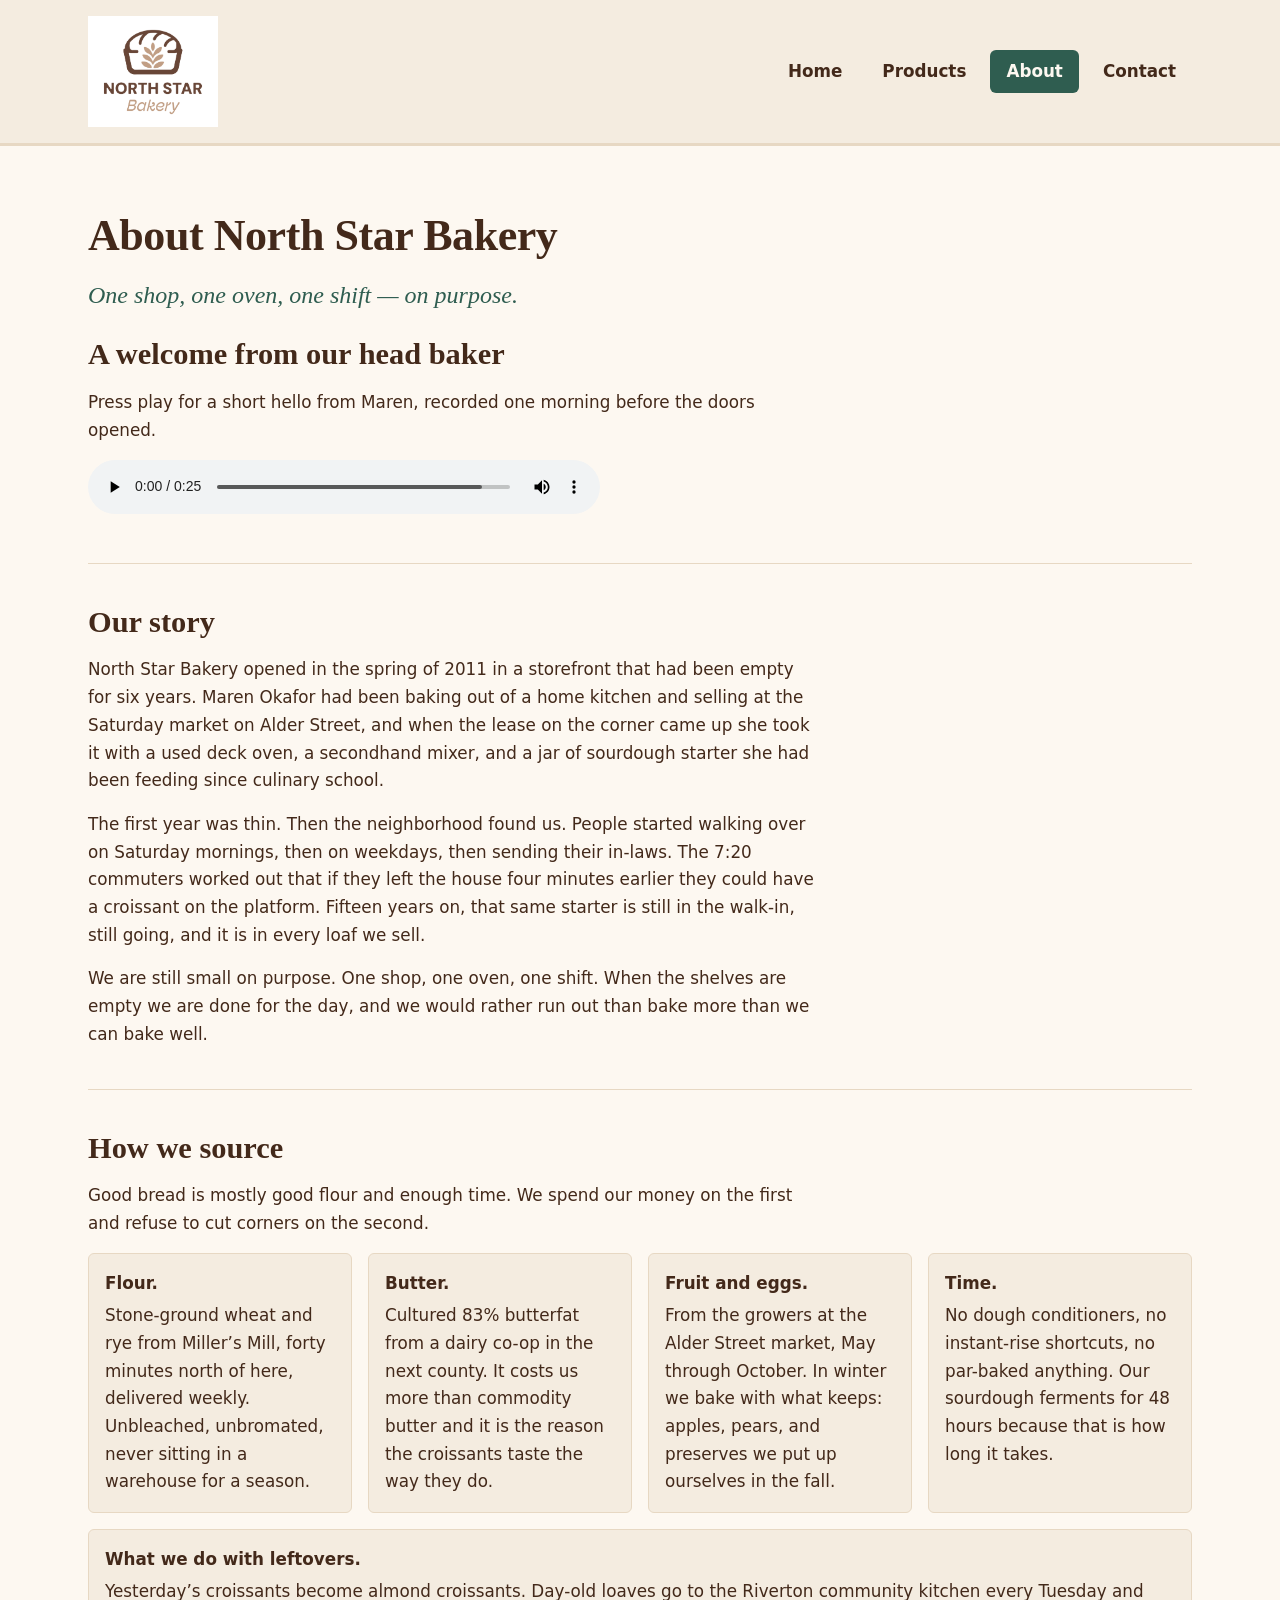
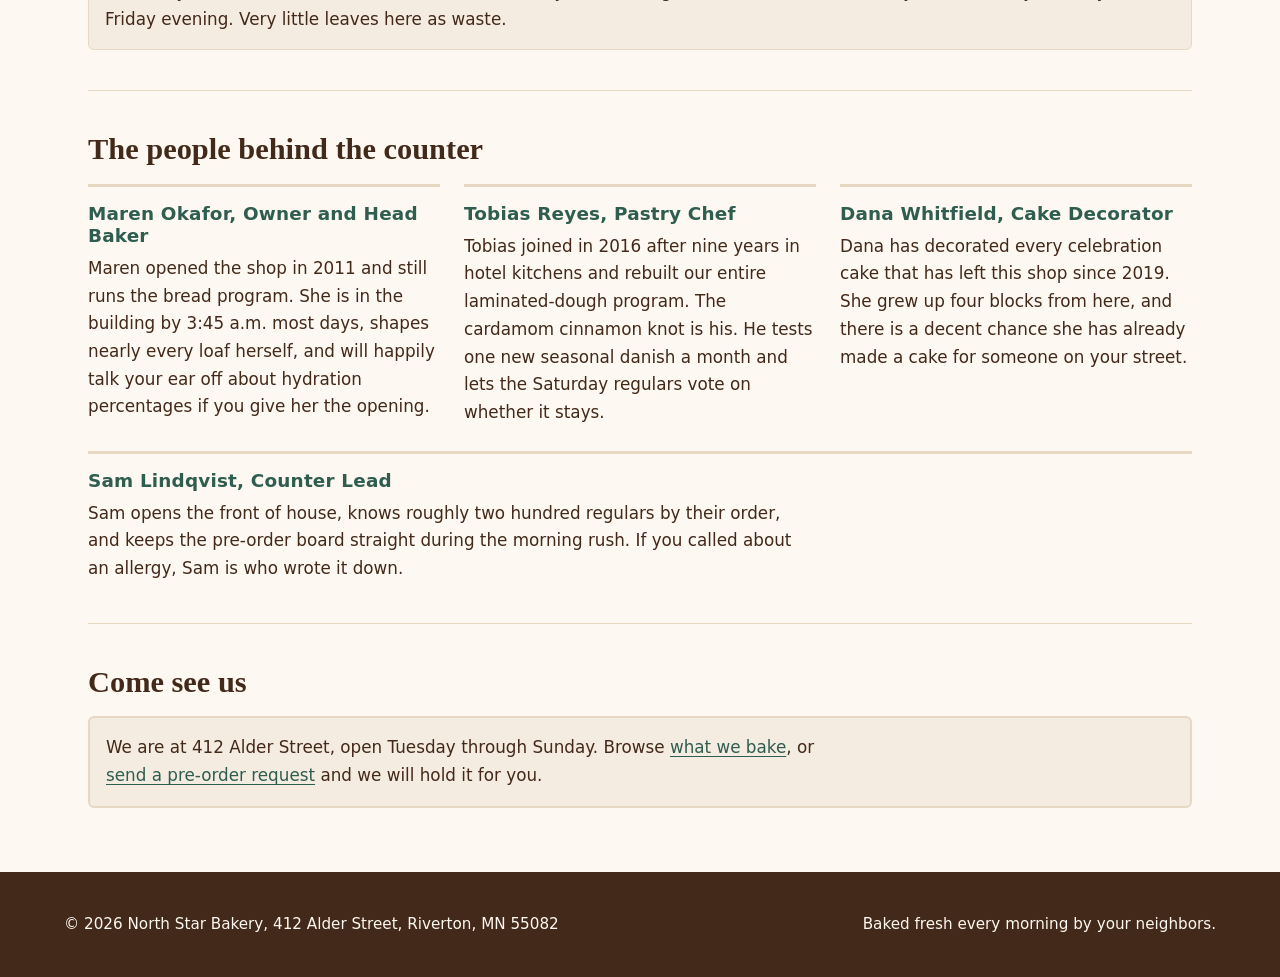
==== about.html @ 75ab6c2f "Initial commit" ====
<!DOCTYPE html>
<html lang="en">
<head>
  <meta charset="UTF-8">
  <meta name="viewport" content="width=device-width, initial-scale=1.0">
  <meta name="description" content="The story behind North Star Bakery, how we source our flour and butter, and the people who bake here.">
  <title>About Us | North Star Bakery</title>
  <link rel="stylesheet" href="styles.css">
</head>
<body>

  <a class="skip-link" href="#main">Skip to main content</a>

  <header class="site-header">
    <div class="header-inner">
      <img class="site-logo" src="Bakery_c/bakery-logo_c.png" alt="North Star Bakery logo: a rounded loaf of bread with a wheat sheaf baked into the crust" width="200" height="170">

      <nav aria-label="Main">
        <ul class="nav-list">
          <li><a class="nav-link" href="index.html">Home</a></li>
          <li><a class="nav-link" href="products.html">Products</a></li>
          <li><a class="nav-link" href="about.html" aria-current="page">About</a></li>
          <li><a class="nav-link" href="contact.html">Contact</a></li>
        </ul>
      </nav>
    </div>
  </header>

  <main id="main">

    <section>
      <h1>About North Star Bakery</h1>
      <p class="tagline">One shop, one oven, one shift &mdash; on purpose.</p>

      <h2>A welcome from our head baker</h2>
      <p>Press play for a short hello from Maren, recorded one morning before the doors opened.</p>

      <div class="media-block">
        <audio controls>
          <source src="Bakery_c/bakery-welcome_c.mp3" type="audio/mpeg">
          <source src="Bakery_c/bakery-welcome-mixed_c.mp3" type="audio/mpeg">
          Your browser does not support embedded audio. In the recording, head baker Maren Okafor
          welcomes you to North Star Bakery, describes the smell of the first bake coming out of
          the oven at 6 a.m., and invites you to stop in and say hello at the counter.
        </audio>
      </div>
    </section>

    <section>
      <h2>Our story</h2>
      <p>
        North Star Bakery opened in the spring of 2011 in a storefront that had been empty for
        six years. Maren Okafor had been baking out of a home kitchen and selling at the Saturday
        market on Alder Street, and when the lease on the corner came up she took it with a used
        deck oven, a secondhand mixer, and a jar of sourdough starter she had been feeding since
        culinary school.
      </p>
      <p>
        The first year was thin. Then the neighborhood found us. People started walking over on
        Saturday mornings, then on weekdays, then sending their in-laws. The 7:20 commuters
        worked out that if they left the house four minutes earlier they could have a croissant
        on the platform. Fifteen years on, that same starter is still in the walk-in, still going,
        and it is in every loaf we sell.
      </p>
      <p>
        We are still small on purpose. One shop, one oven, one shift. When the shelves are empty
        we are done for the day, and we would rather run out than bake more than we can bake well.
      </p>
    </section>

    <section>
      <h2>How we source</h2>
      <p>
        Good bread is mostly good flour and enough time. We spend our money on the first and
        refuse to cut corners on the second.
      </p>

      <ul class="card-list">
        <li>
          <strong>Flour.</strong> Stone-ground wheat and rye from Miller&rsquo;s Mill, forty
          minutes north of here, delivered weekly. Unbleached, unbromated, never sitting in a
          warehouse for a season.
        </li>
        <li>
          <strong>Butter.</strong> Cultured 83% butterfat from a dairy co-op in the next county.
          It costs us more than commodity butter and it is the reason the croissants taste the
          way they do.
        </li>
        <li>
          <strong>Fruit and eggs.</strong> From the growers at the Alder Street market, May
          through October. In winter we bake with what keeps: apples, pears, and preserves we
          put up ourselves in the fall.
        </li>
        <li>
          <strong>Time.</strong> No dough conditioners, no instant-rise shortcuts, no par-baked
          anything. Our sourdough ferments for 48 hours because that is how long it takes.
        </li>
        <li>
          <strong>What we do with leftovers.</strong> Yesterday&rsquo;s croissants become almond
          croissants. Day-old loaves go to the Riverton community kitchen every Tuesday and
          Friday evening. Very little leaves here as waste.
        </li>
      </ul>
    </section>

    <section>
      <h2>The people behind the counter</h2>

      <div class="team">
        <article class="team-member">
          <h3>Maren Okafor, Owner and Head Baker</h3>
          <p>
            Maren opened the shop in 2011 and still runs the bread program. She is in the building
            by 3:45 a.m. most days, shapes nearly every loaf herself, and will happily talk your ear
            off about hydration percentages if you give her the opening.
          </p>
        </article>

        <article class="team-member">
          <h3>Tobias Reyes, Pastry Chef</h3>
          <p>
            Tobias joined in 2016 after nine years in hotel kitchens and rebuilt our entire
            laminated-dough program. The cardamom cinnamon knot is his. He tests one new seasonal
            danish a month and lets the Saturday regulars vote on whether it stays.
          </p>
        </article>

        <article class="team-member">
          <h3>Dana Whitfield, Cake Decorator</h3>
          <p>
            Dana has decorated every celebration cake that has left this shop since 2019. She grew
            up four blocks from here, and there is a decent chance she has already made a cake for
            someone on your street.
          </p>
        </article>

        <article class="team-member">
          <h3>Sam Lindqvist, Counter Lead</h3>
          <p>
            Sam opens the front of house, knows roughly two hundred regulars by their order, and
            keeps the pre-order board straight during the morning rush. If you called about an
            allergy, Sam is who wrote it down.
          </p>
        </article>
      </div>
    </section>

    <section>
      <h2>Come see us</h2>

      <div class="panel panel-feature">
        <p>
          We are at 412 Alder Street, open Tuesday through Sunday. Browse
          <a href="products.html">what we bake</a>, or
          <a href="contact.html">send a pre-order request</a> and we will hold it for you.
        </p>
      </div>
    </section>
  </main>

  <footer class="site-footer">
    <div class="footer-inner">
      <p>&copy; 2026 North Star Bakery, 412 Alder Street, Riverton, MN 55082</p>
      <p>Baked fresh every morning by your neighbors.</p>
    </div>
  </footer>

</body>
</html>
---- styles.css ----
/* ==========================================================================
   Design system
   -------------
   Colors:  brown(crust), cream, pine green, tan
   Fonts:   Georgia (serif) for headings, system sans-serif for body text
   Spacing: one scale (--space-1 ... --space-6), used everywhere
   ========================================================================== */

:root {
  --color-crust: #43291a;  
  --color-cream: #fdf8f1; 
  --color-pine:  #2f5d50; 
  --color-tan:   #e7d8c3;

  --color-tan-soft: #f4ece0;
  --color-pine-dark: #234a3f;

  --font-heading: Georgia, "Times New Roman", Times, serif;
  --font-body: "Segoe UI", system-ui, -apple-system, "Helvetica Neue", Arial, sans-serif;

  --space-1: 0.25rem;
  --space-2: 0.5rem;
  --space-3: 1rem;
  --space-4: 1.5rem;
  --space-5: 2.5rem;
  --space-6: 4rem;

  --measure: 68ch;         
  --page-max: 72rem;     
  --radius: 6px;
  --border: 1px solid var(--color-tan);
}

*,
*::before,
*::after {
  box-sizing: border-box;
}

body {
  margin: 0;
  background-color: var(--color-cream);
  color: var(--color-crust);
  font-family: var(--font-body);
  font-size: 1rem;
  line-height: 1.65;
}

img,
video {
  max-width: 100%;
  height: auto;
  display: block;
}

audio {
  width: 100%;
  max-width: 32rem;
}

h1, h2, h3 {
  font-family: var(--font-heading);
  color: var(--color-crust);
  line-height: 1.2;
  margin: 0 0 var(--space-3);
}

h1 {
  font-size: 2rem;
  letter-spacing: -0.01em;
}

h2 {
  font-size: 1.5rem;
  margin-top: 0;
}

h3 {
  font-size: 1.15rem;
  font-family: var(--font-body);
  font-weight: 700;
  letter-spacing: 0.01em;
}

p {
  margin: 0 0 var(--space-3);
  max-width: var(--measure);
}

strong {
  color: var(--color-crust);
  font-weight: 700;
}

a {
  color: var(--color-pine);
  text-underline-offset: 0.15em;
}

a:hover {
  color: var(--color-pine-dark);
}

a:focus-visible,
button:focus-visible,
input:focus-visible,
select:focus-visible,
textarea:focus-visible,
summary:focus-visible {
  outline: 3px solid var(--color-pine);
  outline-offset: 2px;
  border-radius: var(--radius);
}

main {
  width: 100%;
  max-width: var(--page-max);
  margin: 0 auto;
  padding: var(--space-5) var(--space-3) var(--space-6);
}

main > section {
  padding-top: var(--space-5);
  margin-top: var(--space-5);
  border-top: var(--border);
}

main > section:first-of-type {
  padding-top: 0;
  margin-top: var(--space-4);
  border-top: none;
}

.skip-link {
  position: absolute;
  left: -9999px;
  top: 0;
  background-color: var(--color-pine);
  color: var(--color-cream);
  padding: var(--space-2) var(--space-3);
  z-index: 10;
}

.skip-link:focus {
  left: var(--space-3);
  top: var(--space-3);
}

.site-header {
  background-color: var(--color-tan-soft);
  border-bottom: 3px solid var(--color-tan);
}

.header-inner {
  display: flex;
  flex-direction: column;
  align-items: center;
  gap: var(--space-3);
  width: 100%;
  max-width: var(--page-max);
  margin: 0 auto;
  padding: var(--space-3);
}

.site-logo {
  width: 110px;
  height: auto;
}

.nav-list {
  display: flex;
  flex-wrap: wrap;
  justify-content: center;
  gap: var(--space-1) var(--space-2);
  list-style: none;
  margin: 0;
  padding: 0;
}

.nav-link {
  display: block;
  padding: var(--space-2) var(--space-3);
  border-radius: var(--radius);
  color: var(--color-crust);
  font-weight: 600;
  text-decoration: none;
}

.nav-link:hover {
  background-color: var(--color-tan);
  color: var(--color-crust);
}

.nav-link[aria-current="page"] {
  background-color: var(--color-pine);
  color: var(--color-cream);
}

.hero {
  display: flex;
  flex-direction: column;
  gap: var(--space-4);
}

.hero-text > :last-child {
  margin-bottom: 0;
}

.tagline {
  font-family: var(--font-heading);
  font-size: 1.15rem;
  font-style: italic;
  color: var(--color-pine);
}

.hero-image {
  width: 100%;
  border-radius: var(--radius);
  border: var(--border);
}

.card-list {
  display: flex;
  flex-direction: column;
  flex-wrap: wrap;
  gap: var(--space-3);
  list-style: none;
  margin: 0 0 var(--space-4);
  padding: 0;
}

.card-list > li {
  flex: 1 1 16rem;
  background-color: var(--color-tan-soft);
  border: var(--border);
  border-radius: var(--radius);
  padding: var(--space-3);
}

.card-list > li > strong {
  display: block;
  margin-bottom: var(--space-1);
}

.text-list {
  margin: 0 0 var(--space-3);
  padding-left: 1.25rem;
  max-width: var(--measure);
}

.text-list li {
  margin-bottom: var(--space-2);
}

.panel {
  background-color: var(--color-tan-soft);
  border: var(--border);
  border-radius: var(--radius);
  padding: var(--space-3);
}

.panel > :last-child {
  margin-bottom: 0;
}

.panel-feature {
  border: 2px solid var(--color-tan);
}

.panel-note {
  background-color: transparent;
  border: 2px solid var(--color-crust);
}

.price {
  display: inline-block;
  background-color: var(--color-pine);
  color: var(--color-cream);
  font-family: var(--font-body);
  font-size: 0.95rem;
  font-weight: 700;
  letter-spacing: 0.02em;
  padding: var(--space-1) var(--space-3);
  border-radius: 999px;
  margin: 0 0 var(--space-3);
}

figure {
  margin: 0 0 var(--space-4);
  max-width: 34rem;
}

figure img {
  width: 100%;
  border: var(--border);
  border-bottom: none;
  border-radius: var(--radius) var(--radius) 0 0;
}

figcaption {
  font-size: 0.95rem;
  line-height: 1.5;
  color: var(--color-crust);
  background-color: var(--color-tan-soft);
  border: var(--border);
  border-top: none;
  border-radius: 0 0 var(--radius) var(--radius);
  padding: var(--space-3);
}

.media-block {
  margin-bottom: var(--space-3);
}

.media-block video {
  width: 100%;
  max-width: 40rem;
  border-radius: var(--radius);
  border: var(--border);
  background-color: var(--color-crust);
}

.content-image {
  border-radius: var(--radius);
  border: var(--border);
  margin-bottom: var(--space-4);
}

.image-medium {
  max-width: 30rem;
}

.team {
  display: flex;
  flex-direction: column;
  flex-wrap: wrap;
  gap: var(--space-4);
}

.team-member {
  flex: 1 1 18rem;
  border-top: 3px solid var(--color-tan);
  padding-top: var(--space-3);
}

.team-member h3 {
  margin-bottom: var(--space-2);
  color: var(--color-pine);
}

.team-member p {
  margin-bottom: 0;
}

.hours-list {
  list-style: none;
  margin: 0 0 var(--space-3);
  padding: 0;
  max-width: 26rem;
}

.hours-list li {
  display: flex;
  flex-wrap: wrap;
  justify-content: space-between;
  gap: var(--space-2);
  padding: var(--space-2) 0;
  border-bottom: var(--border);
}

.hours-list .day {
  font-weight: 600;
}

.address {
  font-style: normal;
  margin-bottom: var(--space-3);
}

form {
  max-width: 42rem;
}

fieldset {
  border: var(--border);
  border-radius: var(--radius);
  padding: var(--space-4);
  margin: 0 0 var(--space-4);
}

legend {
  font-family: var(--font-heading);
  font-size: 1.15rem;
  font-weight: 700;
  color: var(--color-cream);
  background-color: var(--color-pine);
  padding: var(--space-1) var(--space-3);
  border-radius: var(--radius);
}

.form-row {
  display: flex;
  flex-direction: column;
  gap: var(--space-1);
  margin: 0 0 var(--space-3);
  max-width: none;
}

.form-row label {
  font-weight: 600;
}

.hint {
  font-size: 0.9rem;
  color: var(--color-pine-dark);
  margin: 0;
}

input[type="text"],
input[type="email"],
input[type="tel"],
input[type="date"],
select,
textarea {
  width: 100%;
  font-family: var(--font-body);
  font-size: 1rem;
  color: var(--color-crust);
  background-color: #ffffff;
  border: 2px solid var(--color-tan);
  border-radius: var(--radius);
  padding: var(--space-2);
}

textarea {
  resize: vertical;
  min-height: 6rem;
  line-height: 1.5;
}

input:hover, select:hover, textarea:hover {
  border-color: var(--color-pine);
}

.choice-group {
  border: none;
  padding: 0;
  margin: 0 0 var(--space-4);
}

.choice-legend {
  font-family: var(--font-body);
  font-size: 1rem;
  font-weight: 600;
  color: var(--color-crust);
  background-color: transparent;
  padding: 0;
  margin-bottom: var(--space-2);
}

.choice {
  display: flex;
  align-items: flex-start;
  gap: var(--space-2);
  padding: var(--space-2);
  border: var(--border);
  border-radius: var(--radius);
  margin-bottom: var(--space-2);
  background-color: var(--color-tan-soft);
  max-width: none;
}

.choice input {
  width: 1.15rem;
  height: 1.15rem;
  margin: 0.25rem 0 0;
  accent-color: var(--color-pine);
  flex-shrink: 0;
}

.choice label {
  cursor: pointer;
}

.form-actions {
  display: flex;
  flex-wrap: wrap;
  gap: var(--space-3);
  max-width: none;
}

button {
  font-family: var(--font-body);
  font-size: 1rem;
  font-weight: 600;
  padding: var(--space-2) var(--space-4);
  border-radius: var(--radius);
  cursor: pointer;
  min-height: 44px;
}

button[type="submit"] {
  background-color: var(--color-pine);
  color: var(--color-cream);
  border: 2px solid var(--color-pine);
}

button[type="submit"]:hover {
  background-color: var(--color-pine-dark);
  border-color: var(--color-pine-dark);
}

button[type="reset"] {
  background-color: transparent;
  color: var(--color-crust);
  border: 2px solid var(--color-tan);
}

button[type="reset"]:hover {
  border-color: var(--color-crust);
}

.site-footer {
  background-color: var(--color-crust);
  color: var(--color-cream);
  padding: var(--space-5) var(--space-3);
}

.footer-inner {
  display: flex;
  flex-direction: column;
  gap: var(--space-2);
  width: 100%;
  max-width: var(--page-max);
  margin: 0 auto;
}

.site-footer p {
  margin: 0;
  max-width: none;
  font-size: 0.95rem;
}

.site-footer a {
  color: var(--color-tan);
}

.site-footer a:hover {
  color: var(--color-cream);
}

@media (min-width: 45em) {
  body {
    font-size: 1.05rem;
  }

  h1 {
    font-size: 2.75rem;
  }

  h2 {
    font-size: 1.9rem;
  }

  .tagline {
    font-size: 1.5rem;
    line-height: 1.4;
    margin-bottom: var(--space-4);
  }

  main {
    padding-left: var(--space-4);
    padding-right: var(--space-4);
  }

  .header-inner {
    flex-direction: row;
    justify-content: space-between;
    align-items: center;
    padding: var(--space-3) var(--space-4);
  }

  .site-logo {
    width: 130px;
  }

  .nav-list {
    justify-content: flex-end;
    gap: var(--space-2);
  }

  .card-list,
  .team {
    flex-direction: row;
  }

  .form-grid {
    display: flex;
    flex-wrap: wrap;
    gap: var(--space-3);
    margin-bottom: var(--space-3);
  }

  .form-grid > .form-row {
    flex: 1 1 15rem;
    margin-bottom: 0;
  }

  .footer-inner {
    flex-direction: row;
    flex-wrap: wrap;
    justify-content: space-between;
    align-items: center;
    gap: var(--space-3);
  }
}

@media (min-width: 62em) {
  .hero {
    flex-direction: row;
    align-items: center;
    gap: var(--space-5);
  }

  .hero-text {
    flex: 1 1 55%;
  }

  .hero-media {
    flex: 1 1 45%;
  }

  .split {
    display: flex;
    flex-wrap: wrap;
    gap: var(--space-5);
    align-items: flex-start;
  }

  .split > * {
    flex: 1 1 20rem;
  }
}

@media (prefers-reduced-motion: reduce) {
  * {
    scroll-behavior: auto;
  }
}
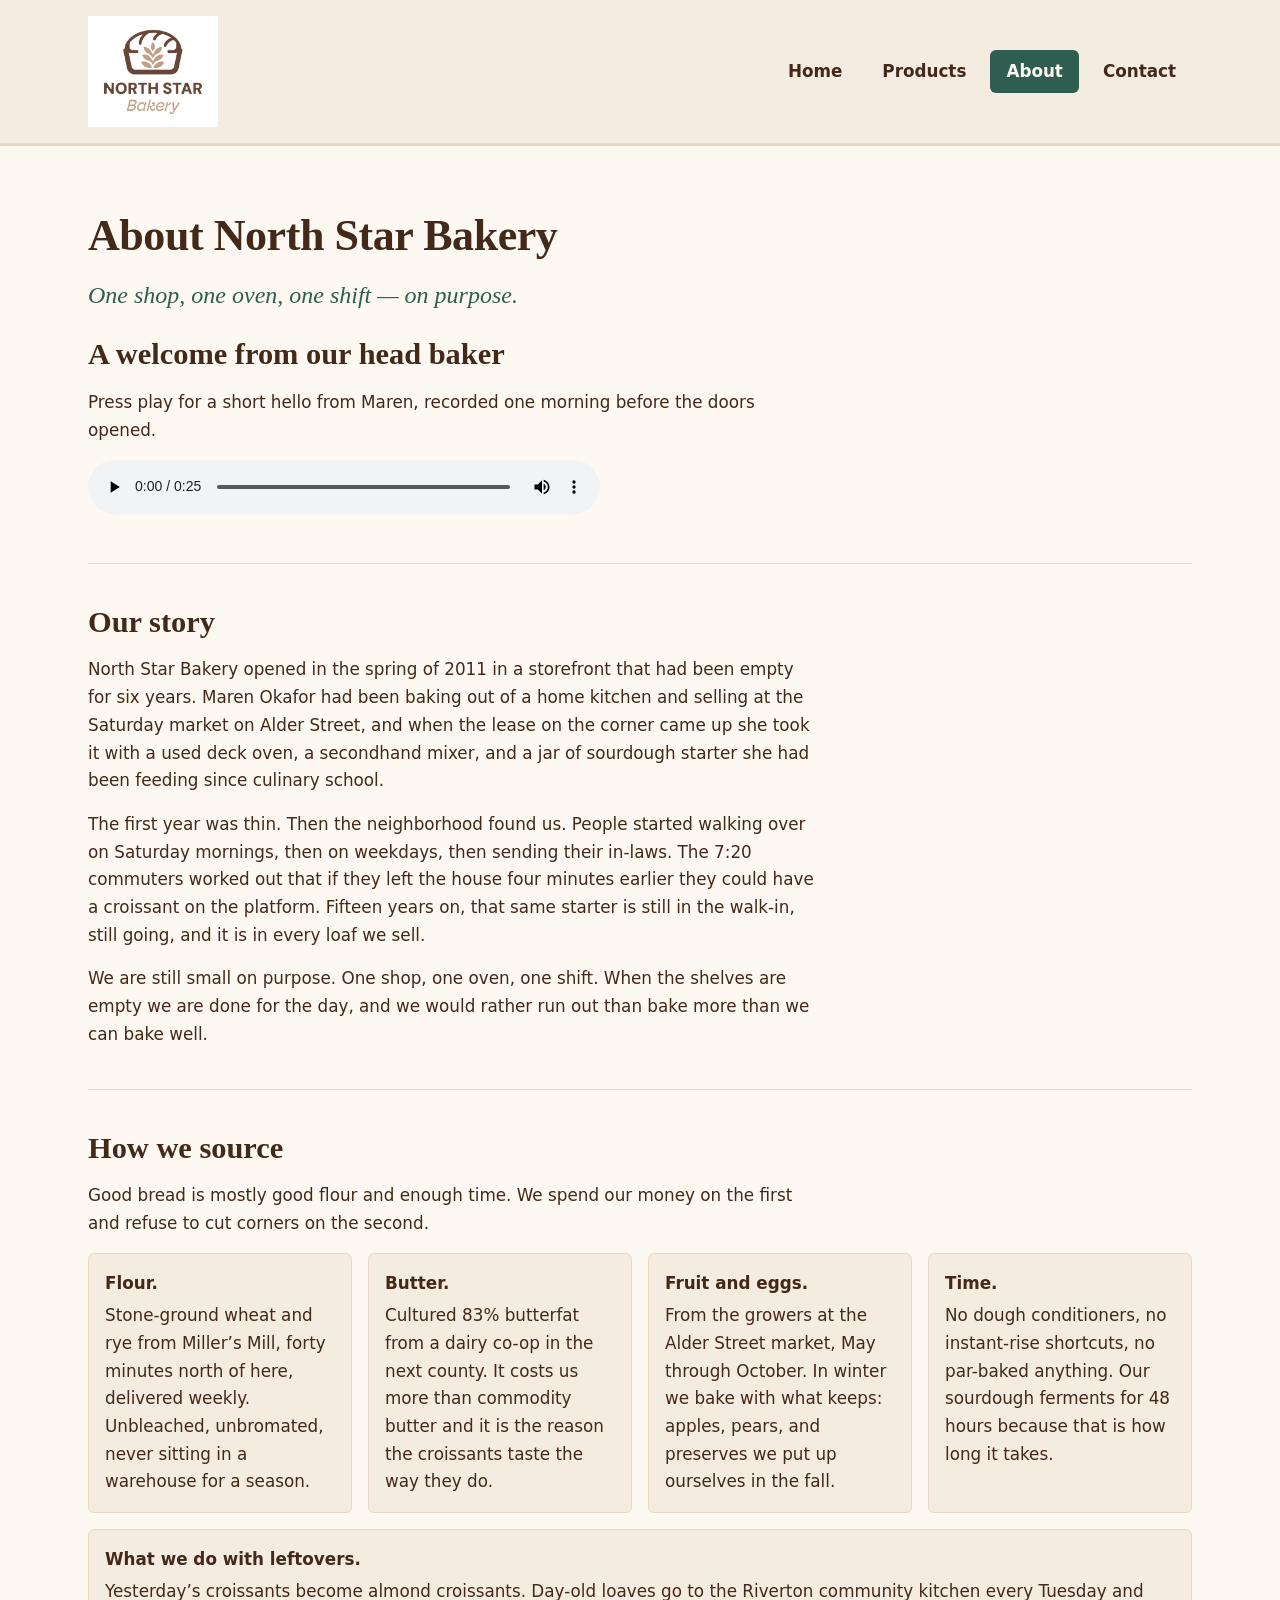
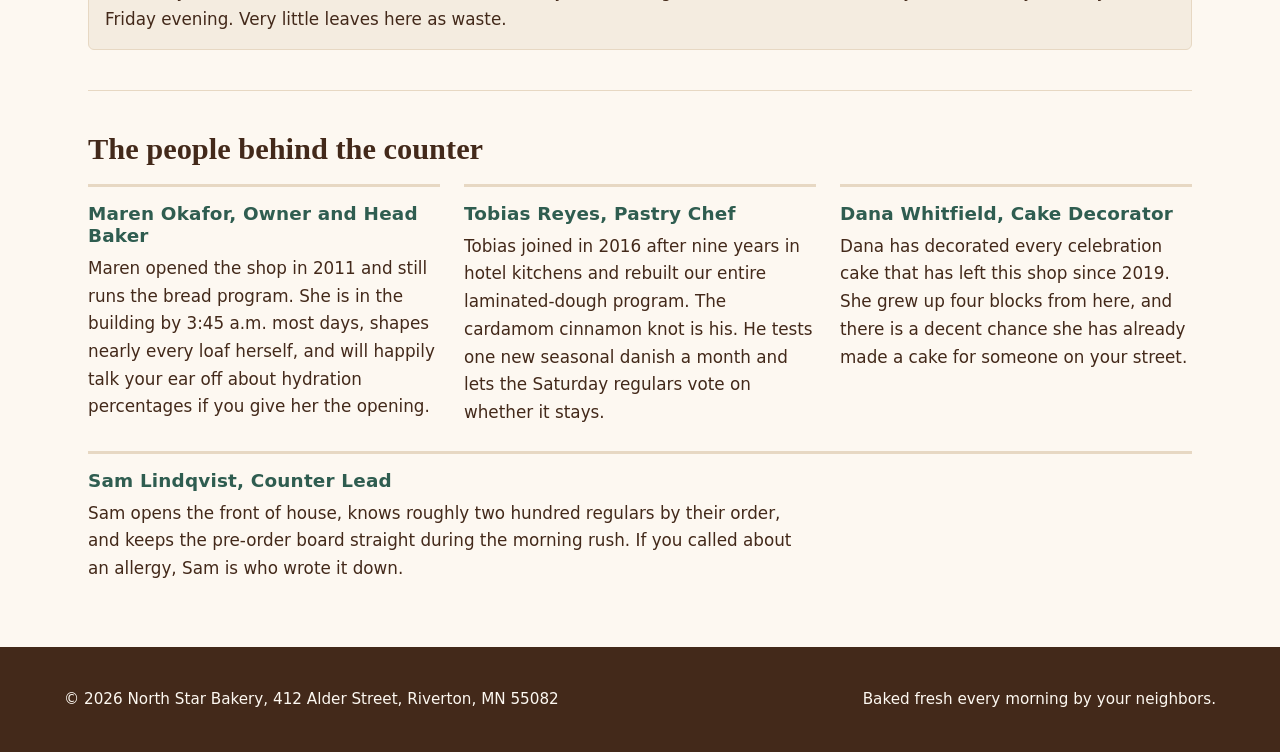
==== commit bf0c26de: "Update page entries" ====
--- a/about.html
+++ b/about.html
@@ -144,18 +144,6 @@
         </article>
       </div>
     </section>
-
-    <section>
-      <h2>Come see us</h2>
-
-      <div class="panel panel-feature">
-        <p>
-          We are at 412 Alder Street, open Tuesday through Sunday. Browse
-          <a href="products.html">what we bake</a>, or
-          <a href="contact.html">send a pre-order request</a> and we will hold it for you.
-        </p>
-      </div>
-    </section>
   </main>
 
   <footer class="site-footer">
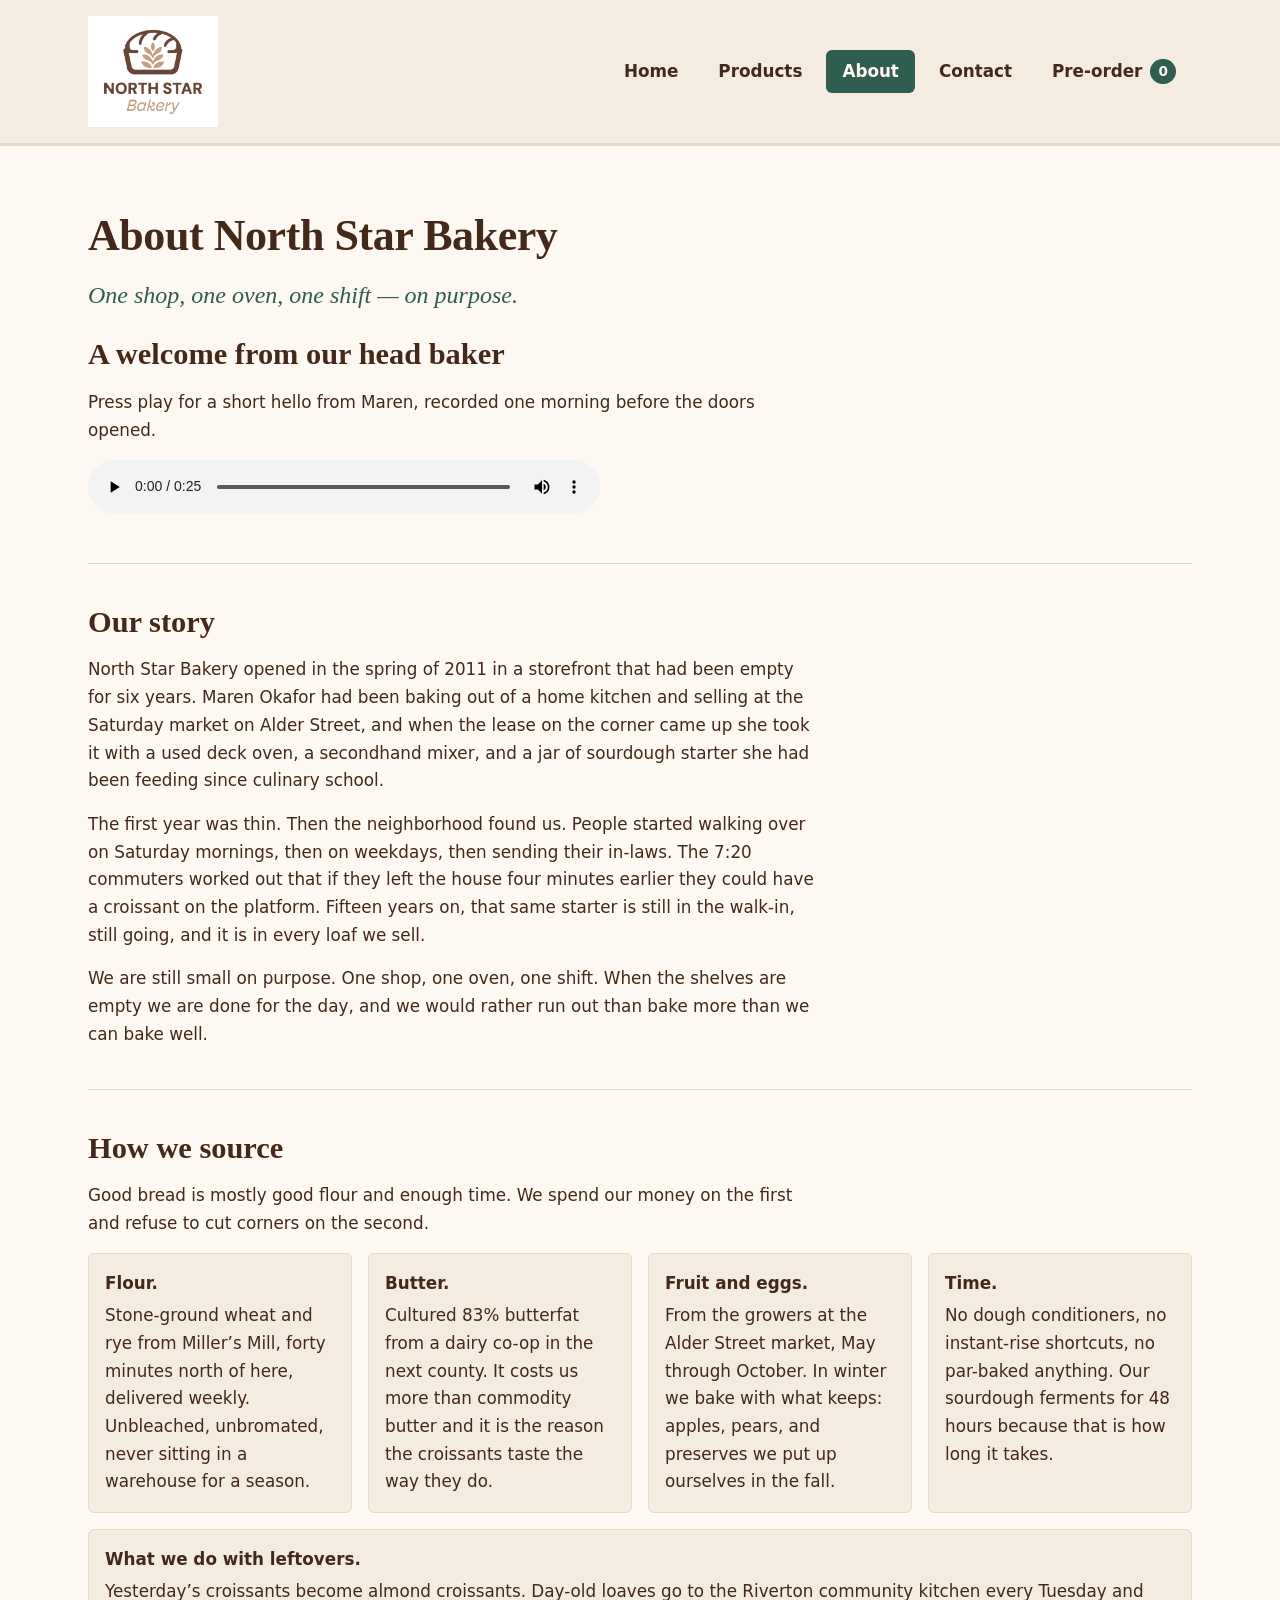
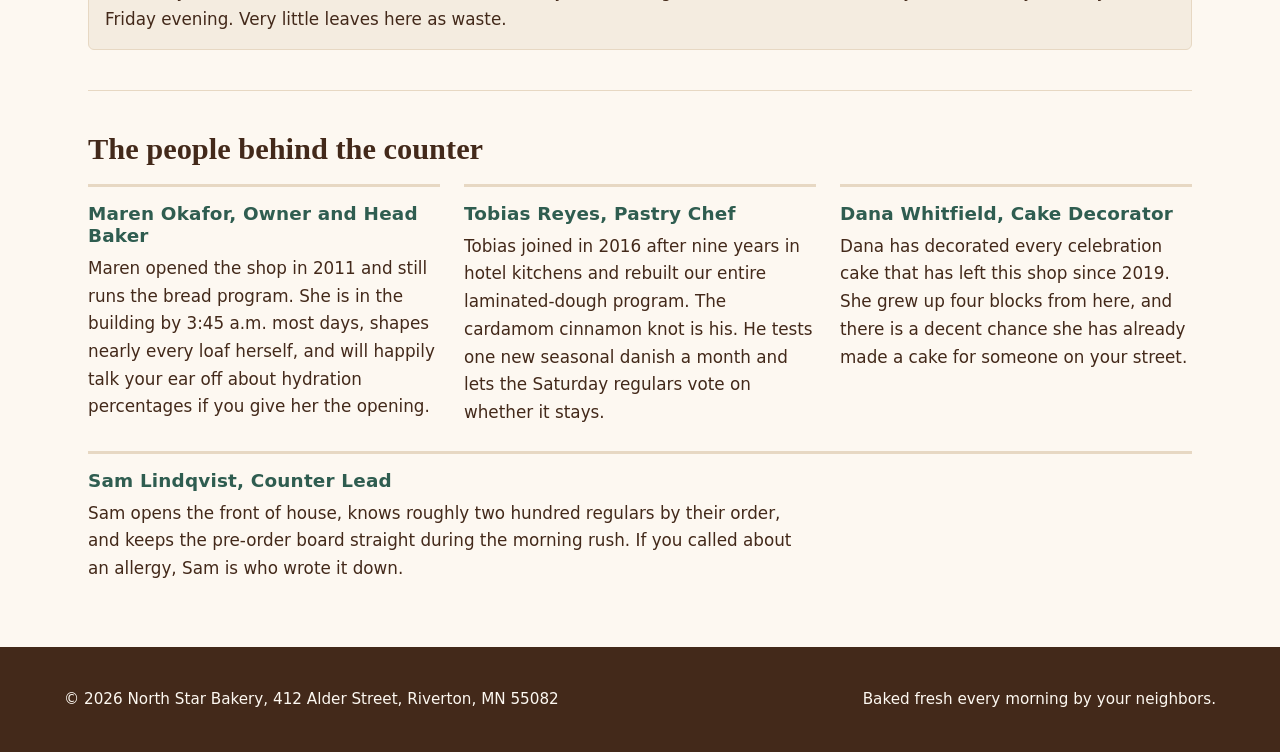
==== commit 61941cb5: "feat: Add styling for pre-order cart" ====
--- a/about.html
+++ b/about.html
@@ -21,6 +21,9 @@
           <li><a class="nav-link" href="products.html">Products</a></li>
           <li><a class="nav-link" href="about.html" aria-current="page">About</a></li>
           <li><a class="nav-link" href="contact.html">Contact</a></li>
+          <li class="nav-basket">
+            <a class="nav-link nav-basket-link" href="products.html#preorder-basket" data-basket-link>Pre-order<span class="basket-count" data-basket-count hidden>0</span></a>
+          </li>
         </ul>
       </nav>
     </div>
@@ -153,5 +156,7 @@
     </div>
   </footer>
 
+  <script type="module" src="js/main.js"></script>
+
 </body>
 </html>
--- a/styles.css
+++ b/styles.css
@@ -646,4 +646,331 @@
   * {
     scroll-behavior: auto;
   }
+}
+
+/* ==========================================================================
+   Interactive pre-order basket and form validation
+   ------------------------------------------------
+   Everything below styles the parts of the site that JavaScript drives. It
+   reuses the palette, spacing scale, and radius defined at the top of this
+   file, so the new pieces sit inside the existing design rather than beside
+   it. One colour is added: a deep red for error messages, chosen to stay
+   readable on the cream background and to sit alongside the crust brown
+   without clashing.
+   ========================================================================== */
+
+:root {
+  --color-error: #8f2d2d;
+  --color-error-soft: #fbeeee;
+}
+
+/*
+   Content for screen readers only. Used for the product name inside the
+   "Add to order" and "Remove" buttons, so that a screen reader announces
+   "Add to order, Butter Croissant" instead of a page full of buttons that
+   all read simply "Add to order".
+*/
+.visually-hidden {
+  position: absolute;
+  width: 1px;
+  height: 1px;
+  margin: -1px;
+  padding: 0;
+  overflow: hidden;
+  clip: rect(0 0 0 0);
+  clip-path: inset(50%);
+  white-space: nowrap;
+  border: 0;
+}
+
+/* --- Product cards with an add button ---------------------------------- */
+
+/*
+   Each product card becomes a column so the button can be pushed to the
+   bottom edge with margin-top: auto. Cards in a row then line their buttons
+   up with each other regardless of how long the descriptions are.
+*/
+.product-list > .product {
+  display: flex;
+  flex-direction: column;
+}
+
+.product-detail {
+  margin: 0 0 var(--space-3);
+  max-width: none;
+}
+
+/* The description is wrapped in a paragraph now, so the block styling that
+   .card-list applies to a direct strong child has to be restated here. */
+.product-detail > strong {
+  display: block;
+  margin-bottom: var(--space-1);
+}
+
+.add-button {
+  margin-top: auto;
+  align-self: flex-start;
+  background-color: transparent;
+  color: var(--color-pine);
+  border: 2px solid var(--color-pine);
+}
+
+.add-button:hover {
+  background-color: var(--color-pine);
+  color: var(--color-cream);
+}
+
+/* --- Header count badge ------------------------------------------------- */
+
+.nav-basket-link {
+  display: flex;
+  align-items: center;
+  gap: var(--space-2);
+}
+
+.basket-count {
+  display: inline-flex;
+  align-items: center;
+  justify-content: center;
+  min-width: 1.6rem;
+  height: 1.6rem;
+  padding: 0 var(--space-1);
+  border-radius: 999px;
+  background-color: var(--color-pine);
+  color: var(--color-cream);
+  font-size: 0.85rem;
+  font-weight: 700;
+  line-height: 1;
+  /* Digits of differing widths would make the badge jitter as the count
+     climbs from 9 to 10, so the numerals are set to a fixed width. */
+  font-variant-numeric: tabular-nums;
+}
+
+.nav-link[aria-current="page"] .basket-count {
+  background-color: var(--color-cream);
+  color: var(--color-pine);
+}
+
+/* --- The basket panel --------------------------------------------------- */
+
+.basket {
+  background-color: var(--color-tan-soft);
+  border: 2px solid var(--color-pine);
+  border-radius: var(--radius);
+  padding: var(--space-4);
+  margin-bottom: var(--space-5);
+}
+
+.basket-empty p:last-child,
+.basket > :last-child {
+  margin-bottom: 0;
+}
+
+.basket-list {
+  list-style: none;
+  margin: 0 0 var(--space-3);
+  padding: 0;
+  border-top: var(--border);
+}
+
+.basket-line {
+  display: flex;
+  flex-wrap: wrap;
+  align-items: center;
+  gap: var(--space-2) var(--space-3);
+  padding: var(--space-3) 0;
+  border-bottom: var(--border);
+}
+
+.basket-line-name {
+  flex: 1 1 100%;
+  font-weight: 600;
+}
+
+.basket-stepper {
+  display: flex;
+  align-items: center;
+  gap: var(--space-1);
+  border: var(--border);
+  border-radius: var(--radius);
+  background-color: #ffffff;
+  padding: var(--space-1);
+}
+
+/*
+   Square rather than the wide default, since these hold a single character.
+   The 44px minimum height inherited from the base button rule is kept, and
+   matched on the width, so both stay comfortable targets on a touchscreen.
+*/
+.step-button {
+  min-width: 44px;
+  padding: var(--space-1);
+  background-color: transparent;
+  color: var(--color-pine);
+  border: 2px solid transparent;
+  font-size: 1.25rem;
+  line-height: 1;
+}
+
+.step-button:hover {
+  background-color: var(--color-tan-soft);
+  border-color: var(--color-pine);
+}
+
+.basket-quantity {
+  min-width: 2.5rem;
+  text-align: center;
+  font-weight: 700;
+  font-variant-numeric: tabular-nums;
+}
+
+.basket-line-total {
+  margin-left: auto;
+  font-weight: 700;
+  font-variant-numeric: tabular-nums;
+}
+
+.basket-remove {
+  background-color: transparent;
+  color: var(--color-crust);
+  border: 2px solid var(--color-tan);
+  font-size: 0.9rem;
+  padding: var(--space-1) var(--space-3);
+}
+
+.basket-remove:hover {
+  border-color: var(--color-error);
+  color: var(--color-error);
+}
+
+.basket-total {
+  display: flex;
+  justify-content: space-between;
+  align-items: baseline;
+  gap: var(--space-3);
+  max-width: none;
+  margin-bottom: var(--space-2);
+  font-family: var(--font-heading);
+  font-size: 1.25rem;
+}
+
+.basket-total strong {
+  font-size: 1.5rem;
+  font-variant-numeric: tabular-nums;
+}
+
+.basket-actions {
+  display: flex;
+  flex-wrap: wrap;
+  gap: var(--space-3);
+  align-items: center;
+  margin-top: var(--space-4);
+}
+
+/* An anchor that needs to read as the primary action. The min-height matches
+   the base button rule so it lines up with the button beside it. */
+.button {
+  display: inline-flex;
+  align-items: center;
+  min-height: 44px;
+  padding: var(--space-2) var(--space-4);
+  border-radius: var(--radius);
+  background-color: var(--color-pine);
+  color: var(--color-cream);
+  border: 2px solid var(--color-pine);
+  font-weight: 600;
+  text-decoration: none;
+}
+
+.button:hover {
+  background-color: var(--color-pine-dark);
+  border-color: var(--color-pine-dark);
+  color: var(--color-cream);
+}
+
+.button-quiet {
+  background-color: transparent;
+  color: var(--color-crust);
+  border: 2px solid var(--color-tan);
+}
+
+.button-quiet:hover {
+  border-color: var(--color-crust);
+}
+
+/*
+   The live region that announces basket changes. It is left in the layout
+   with a reserved height rather than hidden, so the confirmation is visible
+   to everyone and the panel does not jump as messages come and go.
+*/
+.basket-status {
+  min-height: 1.5rem;
+  margin: var(--space-3) 0 0;
+  max-width: none;
+  font-size: 0.95rem;
+  color: var(--color-pine-dark);
+  font-style: italic;
+}
+
+/* --- Form validation feedback ------------------------------------------- */
+
+/*
+   Error messages sit directly under the field they describe. Colour alone
+   never carries the meaning: there is the message text itself, and the
+   warning sign in the ::before, so the error is still clear to a reader who
+   cannot distinguish the red.
+*/
+.field-error {
+  margin: var(--space-1) 0 0;
+  max-width: none;
+  padding: var(--space-2) var(--space-3);
+  border-left: 4px solid var(--color-error);
+  border-radius: 0 var(--radius) var(--radius) 0;
+  background-color: var(--color-error-soft);
+  color: var(--color-error);
+  font-size: 0.95rem;
+  font-weight: 600;
+}
+
+.field-error::before {
+  content: "\26A0\FE0E "; /* warning sign, text presentation rather than emoji */
+  font-weight: 700;
+}
+
+input[aria-invalid="true"],
+select[aria-invalid="true"],
+textarea[aria-invalid="true"] {
+  border-color: var(--color-error);
+}
+
+.prefill-notice {
+  margin: 0 0 var(--space-2);
+  max-width: none;
+  font-size: 0.9rem;
+  color: var(--color-pine-dark);
+  font-style: italic;
+}
+
+.panel-success {
+  border: 2px solid var(--color-pine);
+  border-left-width: 6px;
+  background-color: #ffffff;
+  margin-bottom: var(--space-4);
+  font-size: 1.05rem;
+}
+
+/*
+   The confirmation receives focus after a successful submit, and it is not a
+   naturally focusable element, so it needs a focus ring of its own.
+*/
+.panel-success:focus-visible {
+  outline: 3px solid var(--color-pine);
+  outline-offset: 2px;
+}
+
+@media (min-width: 45em) {
+  /* Wide enough for the product name to share a row with the controls. */
+  .basket-line-name {
+    flex: 1 1 14rem;
+  }
 }
